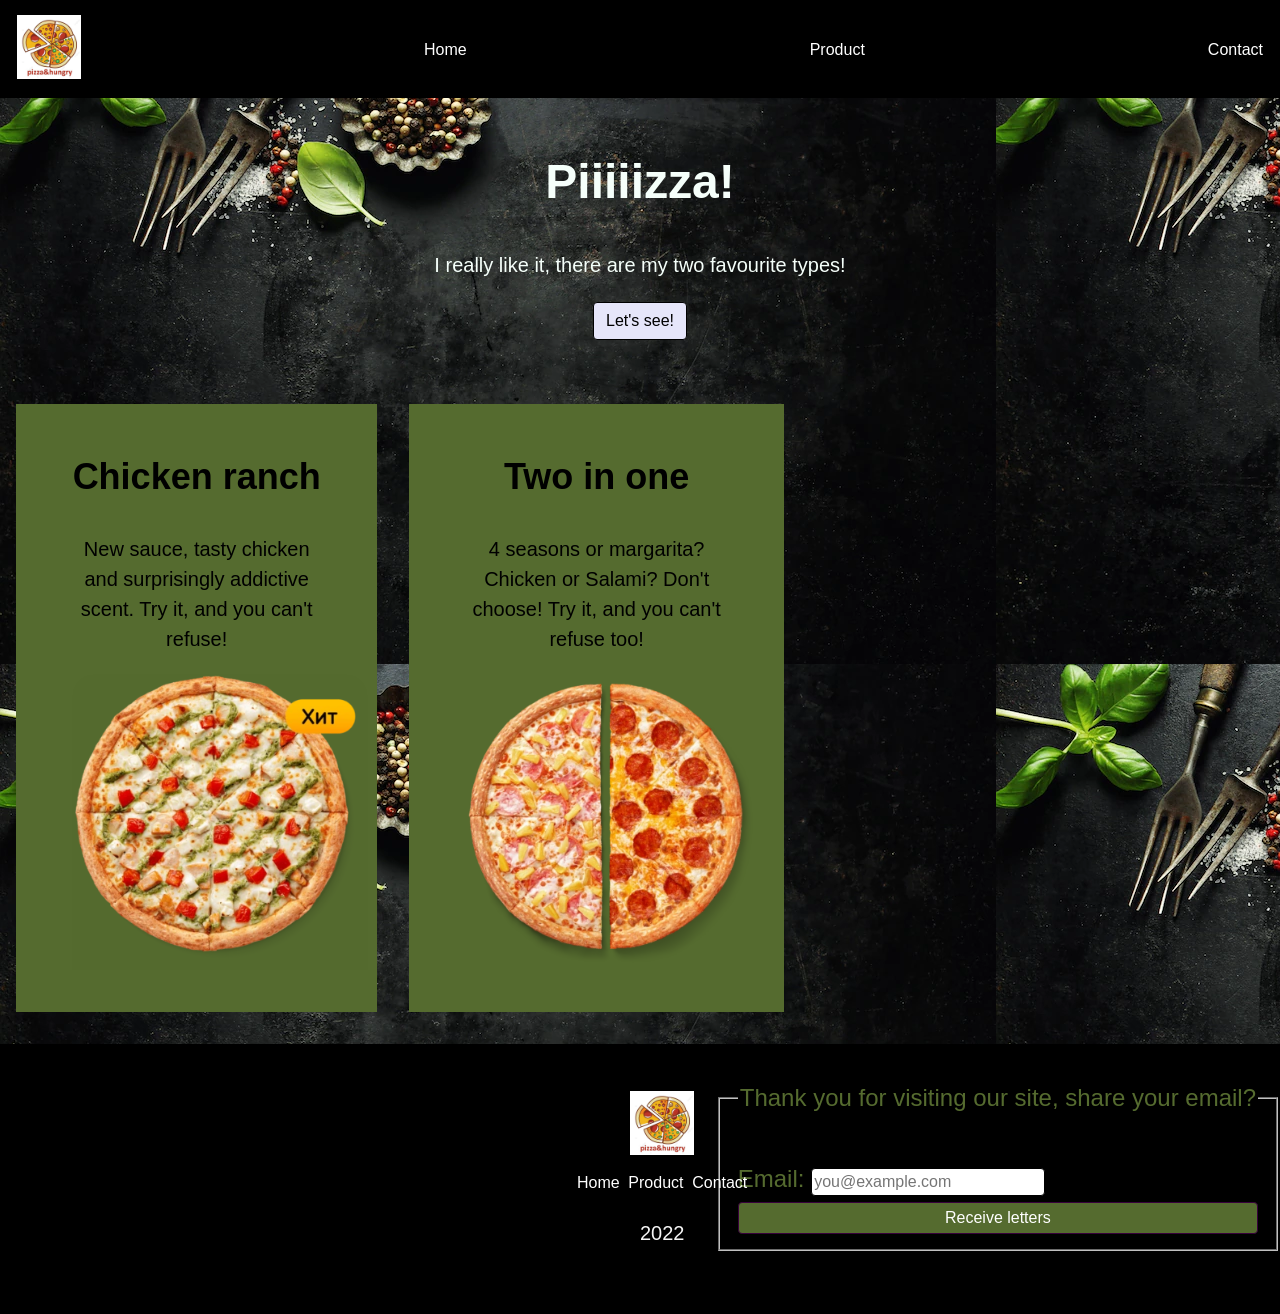
==== index.html @ 3550ef63 "structure" ====
<!doctype html>
<html lang="en">
<head>
    <meta charset="UTF-8">
    <title>Document</title>
    <link href="dis.css" rel="stylesheet">
</head>
<body>

<header>
    <nav>
        <a id="link_logo" href="#home"><img src="images/img_6.png" id="logo" title="logo" alt="logo" height="64px" width="64px"  /></a>
        <a id="link_home" href="#home">Home</a>
        <a id="link_product" href="#product">Product</a>
        <a id="link_contact" href="#contact">Contact</a>
    </nav>
</header>
<main>
    <div id="home">
        <div>
            <h1>Piiiiizza!</h1>
            <p>I really like it, there are my two favourite types!</p>
            <a href="#product" >Let's see!</a>
        </div>
    </div>
    <div id="product">
        <div id="col-1">
            <div class="column-content">
                <h2>Chicken ranch</h2>
                <p>New sauce, tasty chicken and surprisingly addictive scent. Try it, and you can't refuse!</p>
            </div>
            <div class="column-image">
                <img title="p1" alt="p1" src="images/img_11.png" >
            </div>
        </div>
        <div id="col-2">
            <div class="column-content">
                <h2>Two in one</h2>
                <p>4 seasons or margarita? Chicken or Salami? Don't choose! Try it, and you can't refuse too!</p>
            </div>
            <div class="column-image">
                <img title="p2" alt="p2" src="images/img_13.png" >
            </div>
        </div>

    </div>
</main>
<footer>
    <div id="contact">
        <div id="contact-col1">
            <a id="footer_link_logo" href="#home"><img id="footer_logo" title="logo" alt="logo" height="64px" width="64px" src="images/img_6.png"></a>
            <div id="footer_links">
                <a id="footer_link_home" href="#home">Home</a>
                <a id="footer_link_product" href="#product">Product</a>
                <a id="footer_link_contact" href="#contact">Contact</a>
            </div>
            <p>2022</p>
        </div>
        <div id="contact-col2">
            <form>
                <fieldset>
                <legend><h5>
                    Thank you for visiting our site, share your email?
                </h5></legend>
                <div >
                    <label for="email">Email: </label>
                    <input id="email" type="email" placeholder="you@example.com" required>
                </div>
<!--                -->
<!--                <div id="checker">-->
<!--                    <label for="checkbox"><input type="checkbox" name="email" required>I agree to receive emails</label>-->
<!--                </div>-->

                <button type="submit">Receive letters</button>
                </fieldset>
            </form>
        </div>
    </div>
</footer>
</body>
</html>
---- dis.css ----
body {
    font-family: sans-serif;
    font-size: 1.5rem;
    line-height: 1.5;
    min-height: 100vh;
    max-height: 100vh;
    margin: 0;
    padding: 0;
    background-image: url('images/img_20.png');
    background-size: auto;

}

header {
    background-color: black;
    min-height: 10vh;
}

nav {
    max-width: 100%;
    display: flex;
    padding: 4px 16px;
    margin: auto auto;
    flex-wrap: wrap;
    justify-content: space-between;
    align-items: center;
    height: 10vh;
}

main {
    min-height: 60vh;

}

div > p {
    font-size: 1.25rem;
    font-weight: 300;
}

#home > div > a {
    display: inline-block;
    border: solid black 1px;
    border-radius: .25rem;
    background-color: lavender;
    text-decoration: none;
    padding: .375rem .75rem;
    color: black;
}

footer {
    min-height: 30vh;
    max-width: 100%;
    max-height: 40vh;
    background-color: black;
    color: whitesmoke;
}

a {
    color: white;
    outline: none;
    padding: 2px 1px 0;
    text-decoration: none;
    font-size: 1rem;
}

a:hover{
    border-bottom: 1px solid;
    color: black;
}

footer a:hover{
    color: dodgerblue;
}
header a:hover{
    color: dodgerblue;
}

#home {
    position: relative;
    overflow: hidden;
    text-align: center;
    color: mintcream;
}

#home > div {
    margin: 3rem auto;
}

#link_logo,
#footer_link_logo {
    border-bottom: none;
}

#product {
    display: flex;
    width: 800px;
    justify-content: space-around;
}

#product > div {
    overflow: hidden;
    text-align: center;
    padding: 1rem 3.5rem;
    margin: 1rem;
    background-color: darkolivegreen;
}

#product > p {
    font-size: 1.25rem;
    font-weight: 300;
}

#product > img {
    width: 100%;
    border-radius: 21px 21px 0 0;
}

#contact-col1 {
    max-width: 100%;
    display: flex;
    flex-wrap: wrap;
    justify-content: center;
    align-items: center;
    height: 30vh;
    flex-direction: column;
    position: absolute;
    left: 45%;

}

#col-1, #col-2, #col-3, #col-4 {
    text-align: center;
    overflow: hidden;
}


#product img {
    width: 296px;
    border-radius: 21px 21px 0 0;
}

#contact {
    display: flex;
    flex-wrap: wrap;
    flex-direction: row-reverse;
}

#contact-col2{
    max-width: 70%;
    flex-direction: column;
    color: darkolivegreen;
    justify-content: initial;
}

h5 {
    font-weight: 500;
    line-height: 1.2;
    font-size: 1.5rem;
    position: relative;
    right: 0;
}

h5 + div {    margin-bottom: 16px !important;
}
div+div  {    margin-bottom: 16px !important; }



input{
    width: 227.906px;
    font-size: 16px;
    line-height: 24px;
    border: 1px solid;
    border-radius: 4px;
}

button{
    width:100%;
    display: inline-block;
    border: solid 1px #38003C;
    background-color: darkolivegreen;
    border-radius: 0.25rem;
    text-decoration: none;
    color: white;
    font-size: 1rem;
    padding: 0.375rem 0.75rem;
    cursor: pointer;

}

hr + div {
    justify-content: space-around;
}

 #checker {
     position: relative;
     left: 0;
 }
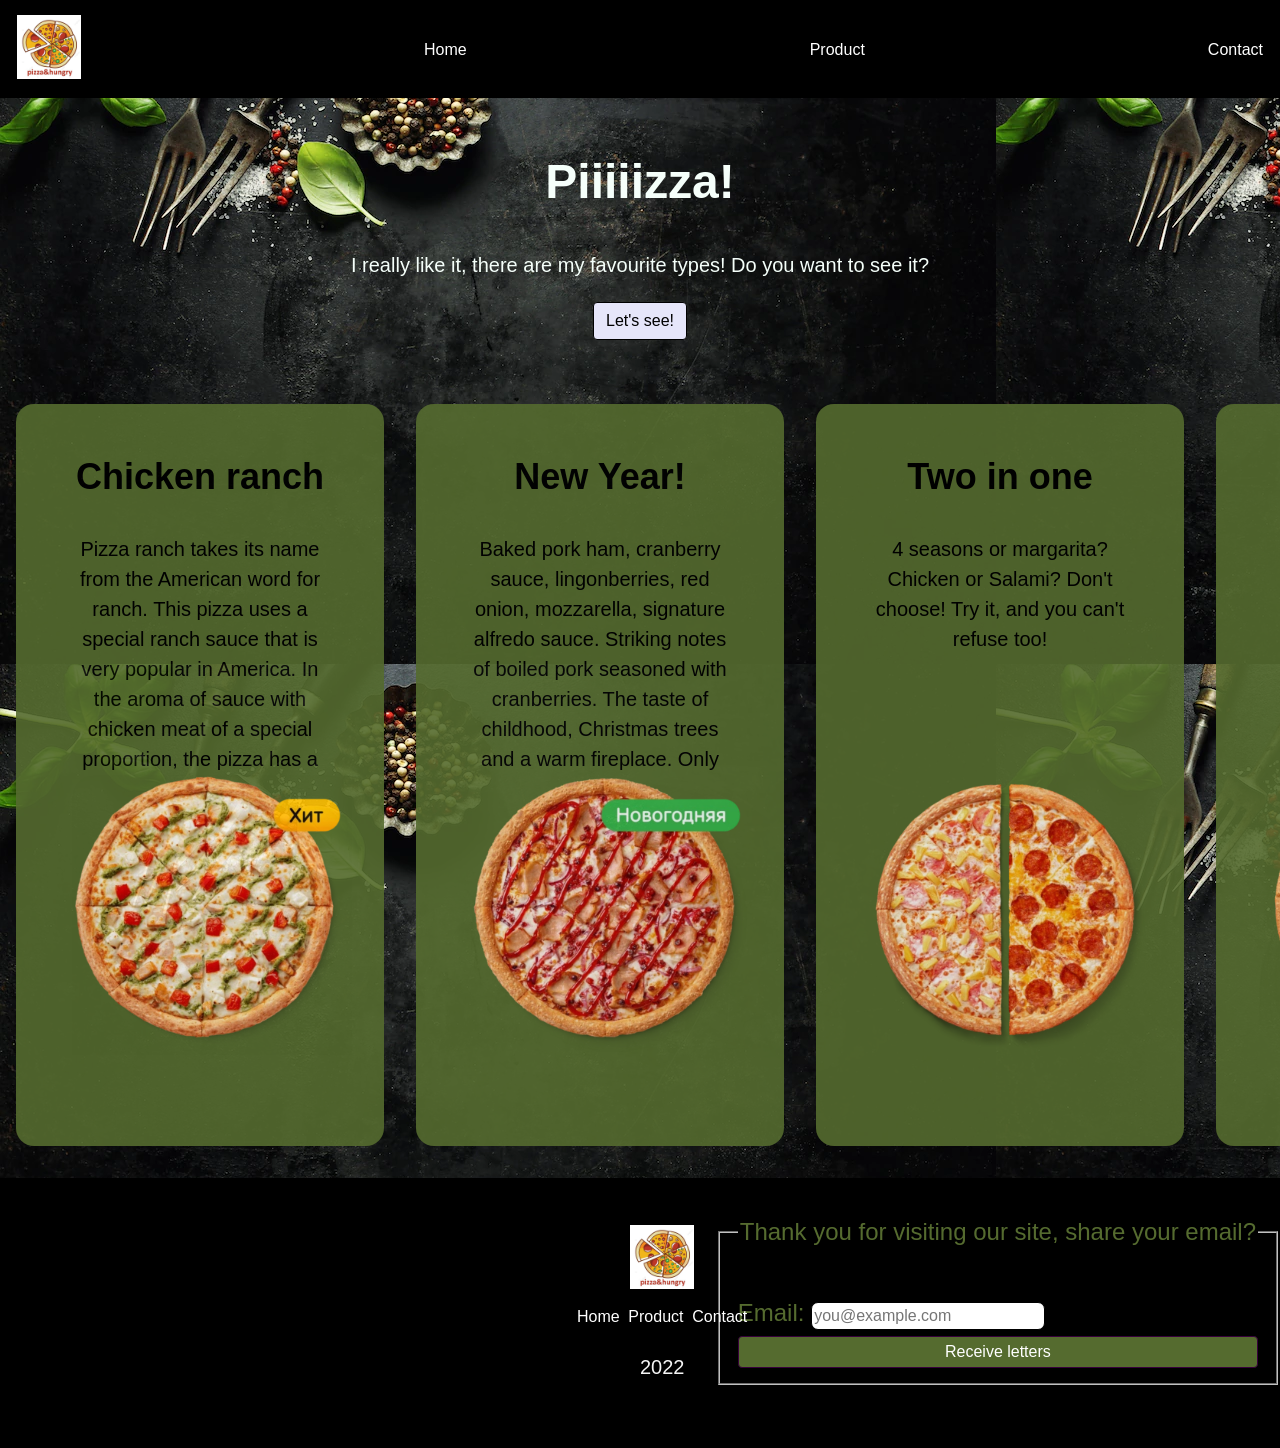
==== commit 61691032: "New appiar." ====
--- a/index.html
+++ b/index.html
@@ -19,7 +19,7 @@
     <div id="home">
         <div>
             <h1>Piiiiizza!</h1>
-            <p>I really like it, there are my two favourite types!</p>
+            <p>I really like it, there are my favourite types! Do you want to see it?</p>
             <a href="#product" >Let's see!</a>
         </div>
     </div>
@@ -27,7 +27,7 @@
         <div id="col-1">
             <div class="column-content">
                 <h2>Chicken ranch</h2>
-                <p>New sauce, tasty chicken and surprisingly addictive scent. Try it, and you can't refuse!</p>
+                <p>Pizza ranch takes its name from the American word for ranch. This pizza uses a special ranch sauce that is very popular in America. In the aroma of sauce with chicken meat of a special proportion, the pizza has a very original taste.</p>
             </div>
             <div class="column-image">
                 <img title="p1" alt="p1" src="images/img_11.png" >
@@ -35,11 +35,39 @@
         </div>
         <div id="col-2">
             <div class="column-content">
+                <h2>New Year!</h2>
+                <p>Baked pork ham, cranberry sauce, lingonberries, red onion, mozzarella, signature alfredo sauce. Striking notes of boiled pork seasoned with cranberries. The taste of childhood, Christmas trees and a warm fireplace. Only here!</p>
+            </div>
+            <div class="column-image">
+                <img title="p2" alt="p2" src="images/img_21.png" >
+            </div>
+        </div>
+        <div id="col-3">
+            <div class="column-content">
                 <h2>Two in one</h2>
                 <p>4 seasons or margarita? Chicken or Salami? Don't choose! Try it, and you can't refuse too!</p>
             </div>
             <div class="column-image">
-                <img title="p2" alt="p2" src="images/img_13.png" >
+                <img title="p3" alt="p3" src="images/img_13.png" >
+            </div>
+        </div>
+        <div id="col-4">
+            <div class="column-content">
+                <h2>Special</h2>
+                <p>Bacon, meatballs, spicy pepperoni, mozzarella, tomatoes, mushrooms, bell peppers, red onions, garlic, special tomato sauce</p>
+            </div>
+            <div class="column-image">
+                <img title="p4" alt="p4" src="images/img_12.png" >
+            </div>
+        </div>
+        <div id="col-5">
+            <div class="column-content">
+                <h2>Carbonara</h2>
+                <p>30 cm, traditional dough, 640 g
+                    Bacon, cheddar and parmesan cheeses, mozzarella, tomatoes, red onion, garlic, signature alfredo sauce, Italian herbs</p>
+            </div>
+            <div class="column-image">
+                <img title="p4" alt="p4" src="images/img_10.png" >
             </div>
         </div>
 
--- a/dis.css
+++ b/dis.css
@@ -93,8 +93,15 @@
 
 #product {
     display: flex;
-    width: 800px;
-    justify-content: space-around;
+    width: 100%;
+    justify-content: space-between;
+    overflow: scroll;
+    overflow-y: hidden;
+    scrollbar-track-color: darkolivegreen;
+}
+
+::-webkit-scrollbar {
+    display: none;
 }
 
 #product > div {
@@ -103,6 +110,8 @@
     padding: 1rem 3.5rem;
     margin: 1rem;
     background-color: darkolivegreen;
+    opacity: 90%;
+    border-radius: 18px;
 }
 
 #product > p {
@@ -128,14 +137,16 @@
 
 }
 
-#col-1, #col-2, #col-3, #col-4 {
+#col-1, #col-2, #col-3, #col-4, #col-5 {
     text-align: center;
     overflow: hidden;
+    min-width: 20%;
+    padding: 1px 1px;
 }
 
 
 #product img {
-    width: 296px;
+    width: 280px;
     border-radius: 21px 21px 0 0;
 }
 
@@ -171,7 +182,7 @@
     font-size: 16px;
     line-height: 24px;
     border: 1px solid;
-    border-radius: 4px;
+    border-radius: 7px;
 }
 
 button{
@@ -196,3 +207,8 @@
      position: relative;
      left: 0;
  }
+
+ .column-content{
+     height: 50%;
+     overflow: scroll;
+ }
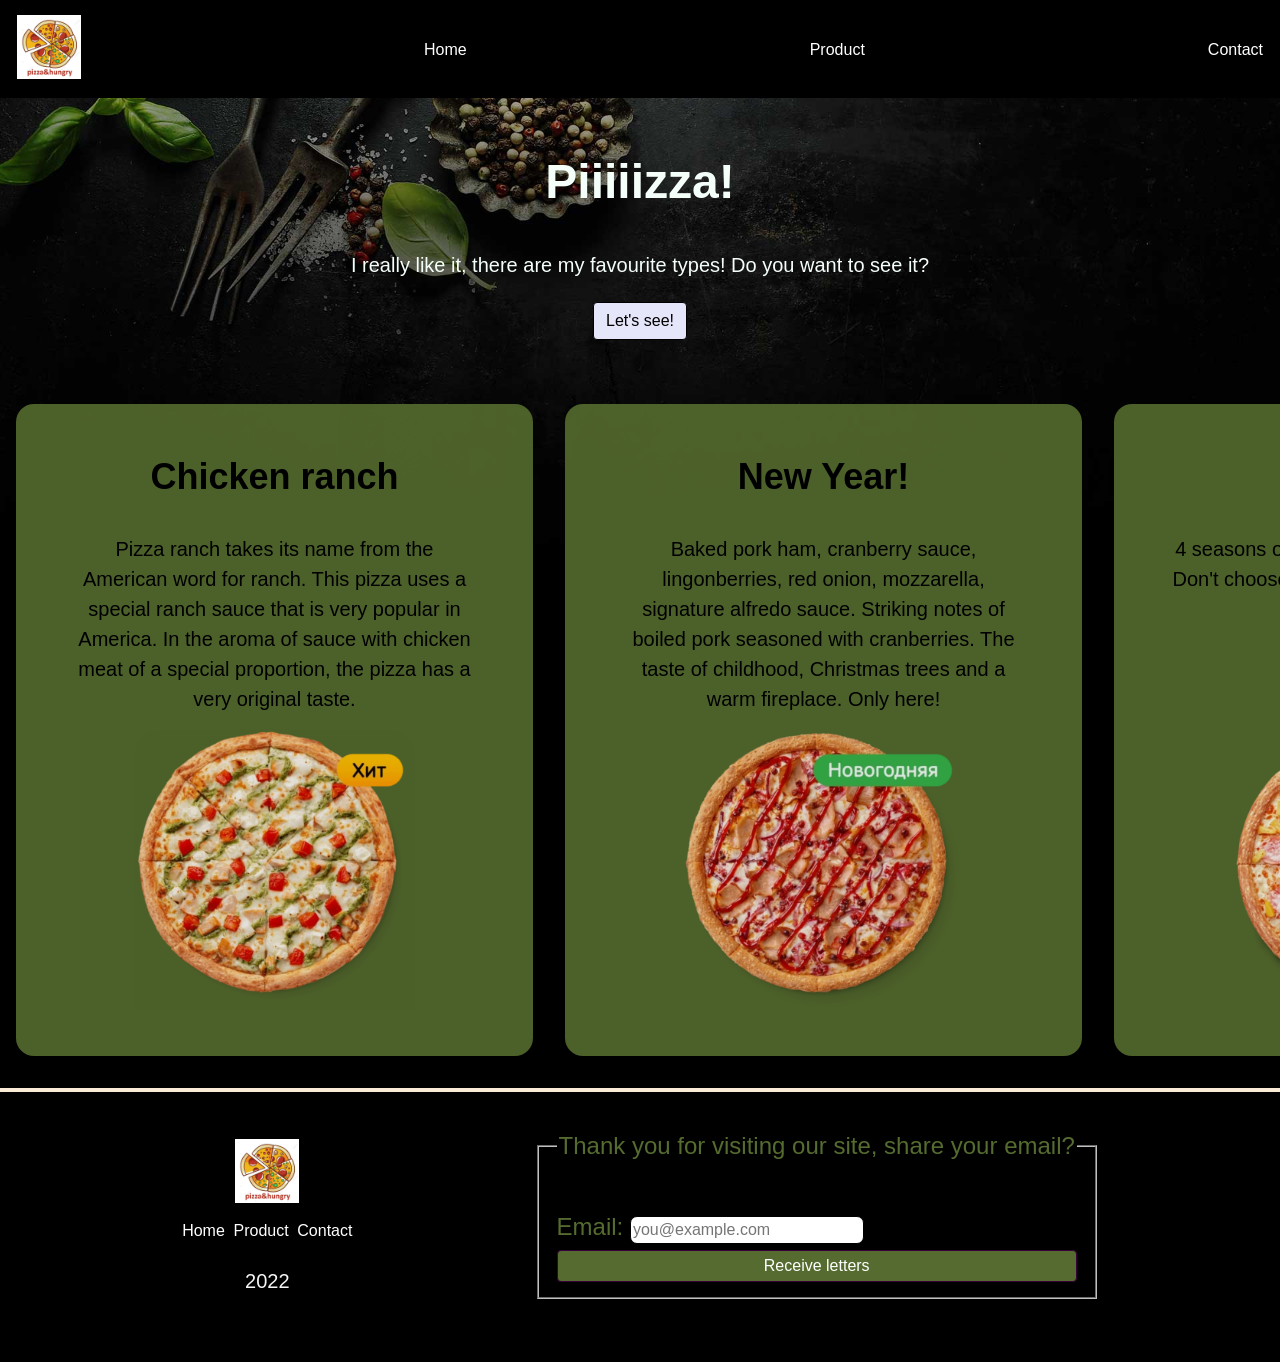
==== commit 1293b6ec: "background has been changed" ====
--- a/index.html
+++ b/index.html
@@ -9,7 +9,7 @@
 
 <header>
     <nav>
-        <a id="link_logo" href="#home"><img src="images/img_6.png" id="logo" title="logo" alt="logo" height="64px" width="64px"  /></a>
+        <a id="link_logo" href="#home"><img src="images/img_6.png" id="logo" title="logo" alt="logo"  height="64px" width="64px"  /></a>
         <a id="link_home" href="#home">Home</a>
         <a id="link_product" href="#product">Product</a>
         <a id="link_contact" href="#contact">Contact</a>
@@ -19,7 +19,10 @@
     <div id="home">
         <div>
             <h1>Piiiiizza!</h1>
+
             <p>I really like it, there are my favourite types! Do you want to see it?</p>
+
+
             <a href="#product" >Let's see!</a>
         </div>
     </div>
@@ -27,7 +30,9 @@
         <div id="col-1">
             <div class="column-content">
                 <h2>Chicken ranch</h2>
+
                 <p>Pizza ranch takes its name from the American word for ranch. This pizza uses a special ranch sauce that is very popular in America. In the aroma of sauce with chicken meat of a special proportion, the pizza has a very original taste.</p>
+
             </div>
             <div class="column-image">
                 <img title="p1" alt="p1" src="images/img_11.png" >
@@ -35,6 +40,7 @@
         </div>
         <div id="col-2">
             <div class="column-content">
+
                 <h2>New Year!</h2>
                 <p>Baked pork ham, cranberry sauce, lingonberries, red onion, mozzarella, signature alfredo sauce. Striking notes of boiled pork seasoned with cranberries. The taste of childhood, Christmas trees and a warm fireplace. Only here!</p>
             </div>
@@ -44,10 +50,12 @@
         </div>
         <div id="col-3">
             <div class="column-content">
+
                 <h2>Two in one</h2>
                 <p>4 seasons or margarita? Chicken or Salami? Don't choose! Try it, and you can't refuse too!</p>
             </div>
             <div class="column-image">
+
                 <img title="p3" alt="p3" src="images/img_13.png" >
             </div>
         </div>
@@ -67,7 +75,8 @@
                     Bacon, cheddar and parmesan cheeses, mozzarella, tomatoes, red onion, garlic, signature alfredo sauce, Italian herbs</p>
             </div>
             <div class="column-image">
-                <img title="p4" alt="p4" src="images/img_10.png" >
+                <img title="p5" alt="p5" src="images/img_10.png" >
+
             </div>
         </div>
 
--- a/dis.css
+++ b/dis.css
@@ -1,14 +1,13 @@
+
 body {
     font-family: sans-serif;
     font-size: 1.5rem;
     line-height: 1.5;
-    min-height: 100vh;
-    max-height: 100vh;
     margin: 0;
-    padding: 0;
-    background-image: url('images/img_20.png');
-    background-size: auto;
-
+    background-image: url('images/img_22.png');
+    background-size: 100%;
+    background-repeat: no-repeat;
+    background-color: black;
 }
 
 header {
@@ -51,8 +50,8 @@
     min-height: 30vh;
     max-width: 100%;
     max-height: 40vh;
-    background-color: black;
     color: whitesmoke;
+    border-top: 4px solid  antiquewhite;
 }
 
 a {
@@ -94,6 +93,7 @@
 #product {
     display: flex;
     width: 100%;
+    max-height: 85vh;
     justify-content: space-between;
     overflow: scroll;
     overflow-y: hidden;
@@ -112,6 +112,7 @@
     background-color: darkolivegreen;
     opacity: 90%;
     border-radius: 18px;
+    max-height: 20%;
 }
 
 #product > p {
@@ -132,15 +133,13 @@
     align-items: center;
     height: 30vh;
     flex-direction: column;
-    position: absolute;
-    left: 45%;
 
 }
 
 #col-1, #col-2, #col-3, #col-4, #col-5 {
     text-align: center;
     overflow: hidden;
-    min-width: 20%;
+    min-width: 45vh;
     padding: 1px 1px;
 }
 
@@ -153,7 +152,8 @@
 #contact {
     display: flex;
     flex-wrap: wrap;
-    flex-direction: row-reverse;
+    flex-direction: row;
+    justify-content: space-evenly;
 }
 
 #contact-col2{
@@ -211,4 +211,4 @@
  .column-content{
      height: 50%;
      overflow: scroll;
- }+ }
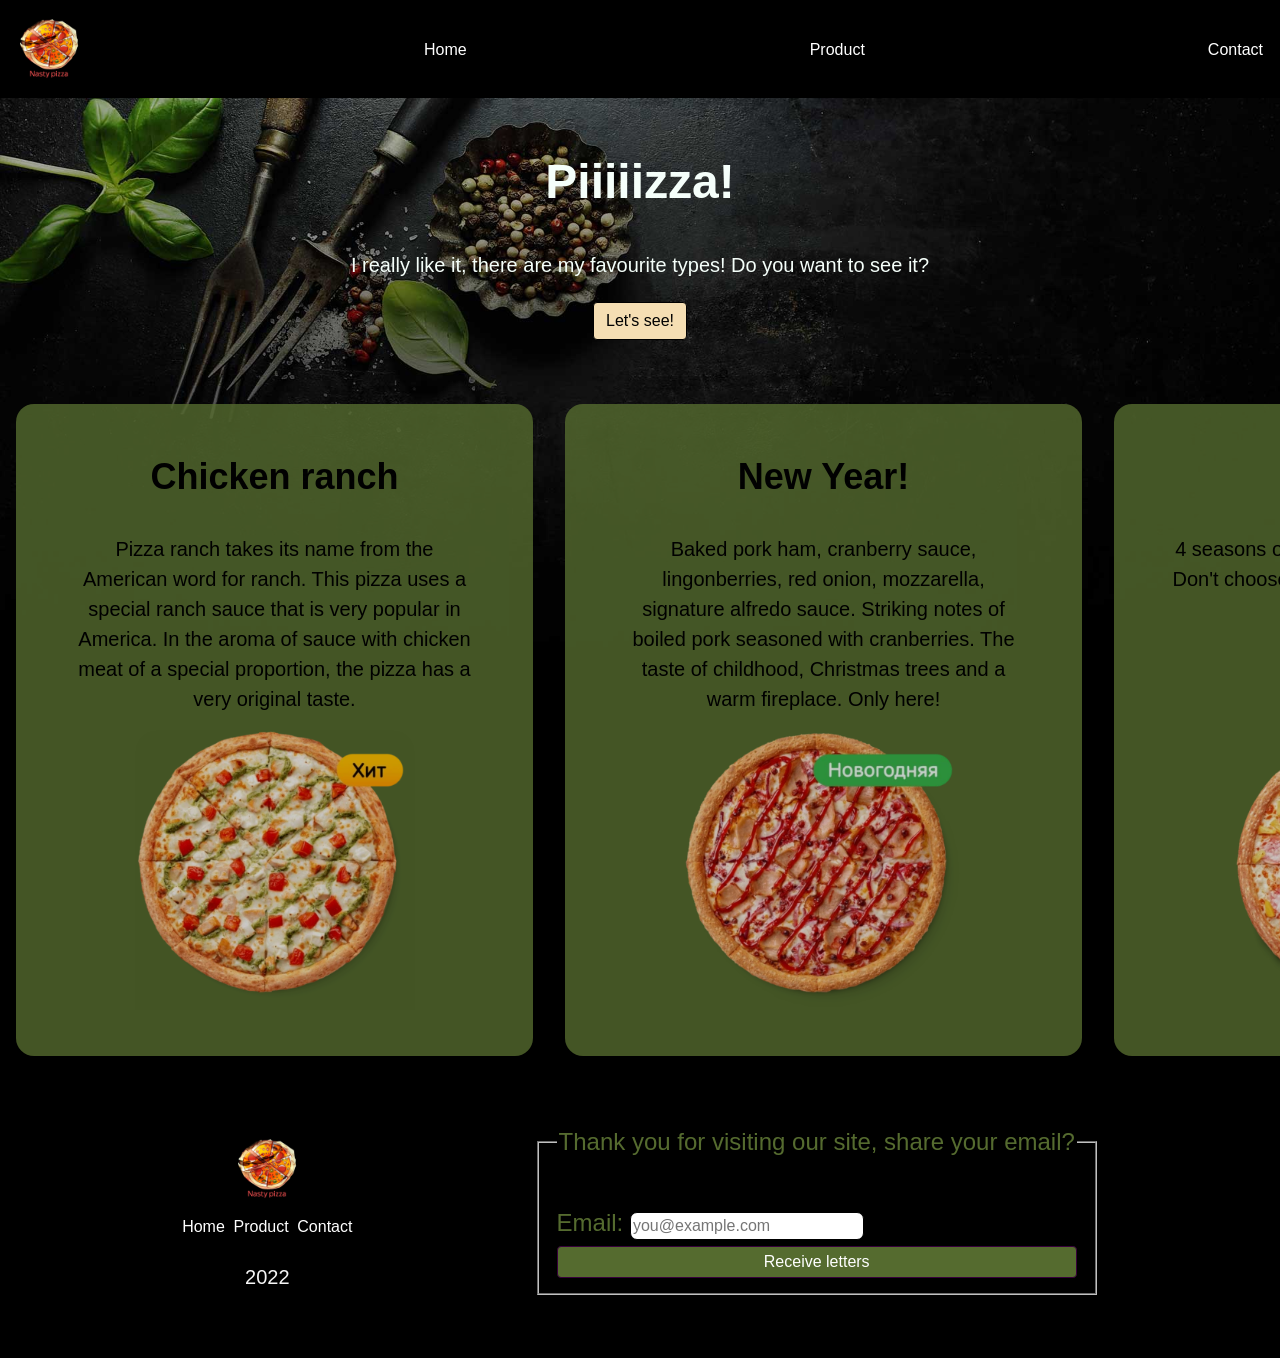
==== commit a26b8fa7: "scrollbars" ====
--- a/index.html
+++ b/index.html
@@ -9,7 +9,7 @@
 
 <header>
     <nav>
-        <a id="link_logo" href="#home"><img src="images/img_6.png" id="logo" title="logo" alt="logo"  height="64px" width="64px"  /></a>
+        <a id="link_logo" href="#home"><img src="images/img_23.png" id="logo" title="logo" alt="logo"  height="64px" width="64px"  /></a>
         <a id="link_home" href="#home">Home</a>
         <a id="link_product" href="#product">Product</a>
         <a id="link_contact" href="#contact">Contact</a>
@@ -85,7 +85,7 @@
 <footer>
     <div id="contact">
         <div id="contact-col1">
-            <a id="footer_link_logo" href="#home"><img id="footer_logo" title="logo" alt="logo" height="64px" width="64px" src="images/img_6.png"></a>
+            <a id="footer_link_logo" href="#home"><img id="footer_logo" title="logo" alt="logo" height="64px" width="64px" src="images/img_23.png"></a>
             <div id="footer_links">
                 <a id="footer_link_home" href="#home">Home</a>
                 <a id="footer_link_product" href="#product">Product</a>
--- a/dis.css
+++ b/dis.css
@@ -4,10 +4,8 @@
     font-size: 1.5rem;
     line-height: 1.5;
     margin: 0;
-    background-image: url('images/img_22.png');
-    background-size: 100%;
-    background-repeat: no-repeat;
     background-color: black;
+
 }
 
 header {
@@ -28,7 +26,10 @@
 
 main {
     min-height: 60vh;
-
+    background-image: url('images/img_22.png');
+    background-size: 100%;
+    background-repeat: no-repeat;
+    background-color: black;
 }
 
 div > p {
@@ -40,7 +41,7 @@
     display: inline-block;
     border: solid black 1px;
     border-radius: .25rem;
-    background-color: lavender;
+    background-color: wheat;
     text-decoration: none;
     padding: .375rem .75rem;
     color: black;
@@ -49,9 +50,8 @@
 footer {
     min-height: 30vh;
     max-width: 100%;
-    max-height: 40vh;
+    max-height: 30vh;
     color: whitesmoke;
-    border-top: 4px solid  antiquewhite;
 }
 
 a {
@@ -100,9 +100,7 @@
     scrollbar-track-color: darkolivegreen;
 }
 
-::-webkit-scrollbar {
-    display: none;
-}
+
 
 #product > div {
     overflow: hidden;
@@ -110,7 +108,7 @@
     padding: 1rem 3.5rem;
     margin: 1rem;
     background-color: darkolivegreen;
-    opacity: 90%;
+    opacity: 80%;
     border-radius: 18px;
     max-height: 20%;
 }
@@ -118,6 +116,7 @@
 #product > p {
     font-size: 1.25rem;
     font-weight: 300;
+
 }
 
 #product > img {
@@ -211,4 +210,22 @@
  .column-content{
      height: 50%;
      overflow: scroll;
+     overflow-x: hidden;
  }
+
+::-webkit-scrollbar {
+    width: 4px;
+    height: 4px;
+}
+
+/* Track */
+::-webkit-scrollbar-track {
+    box-shadow: inset 0 0 5px grey;
+    border-radius: 2px;
+}
+
+/* Handle */
+::-webkit-scrollbar-thumb {
+    background: wheat;
+    border-radius: 7px;
+}
